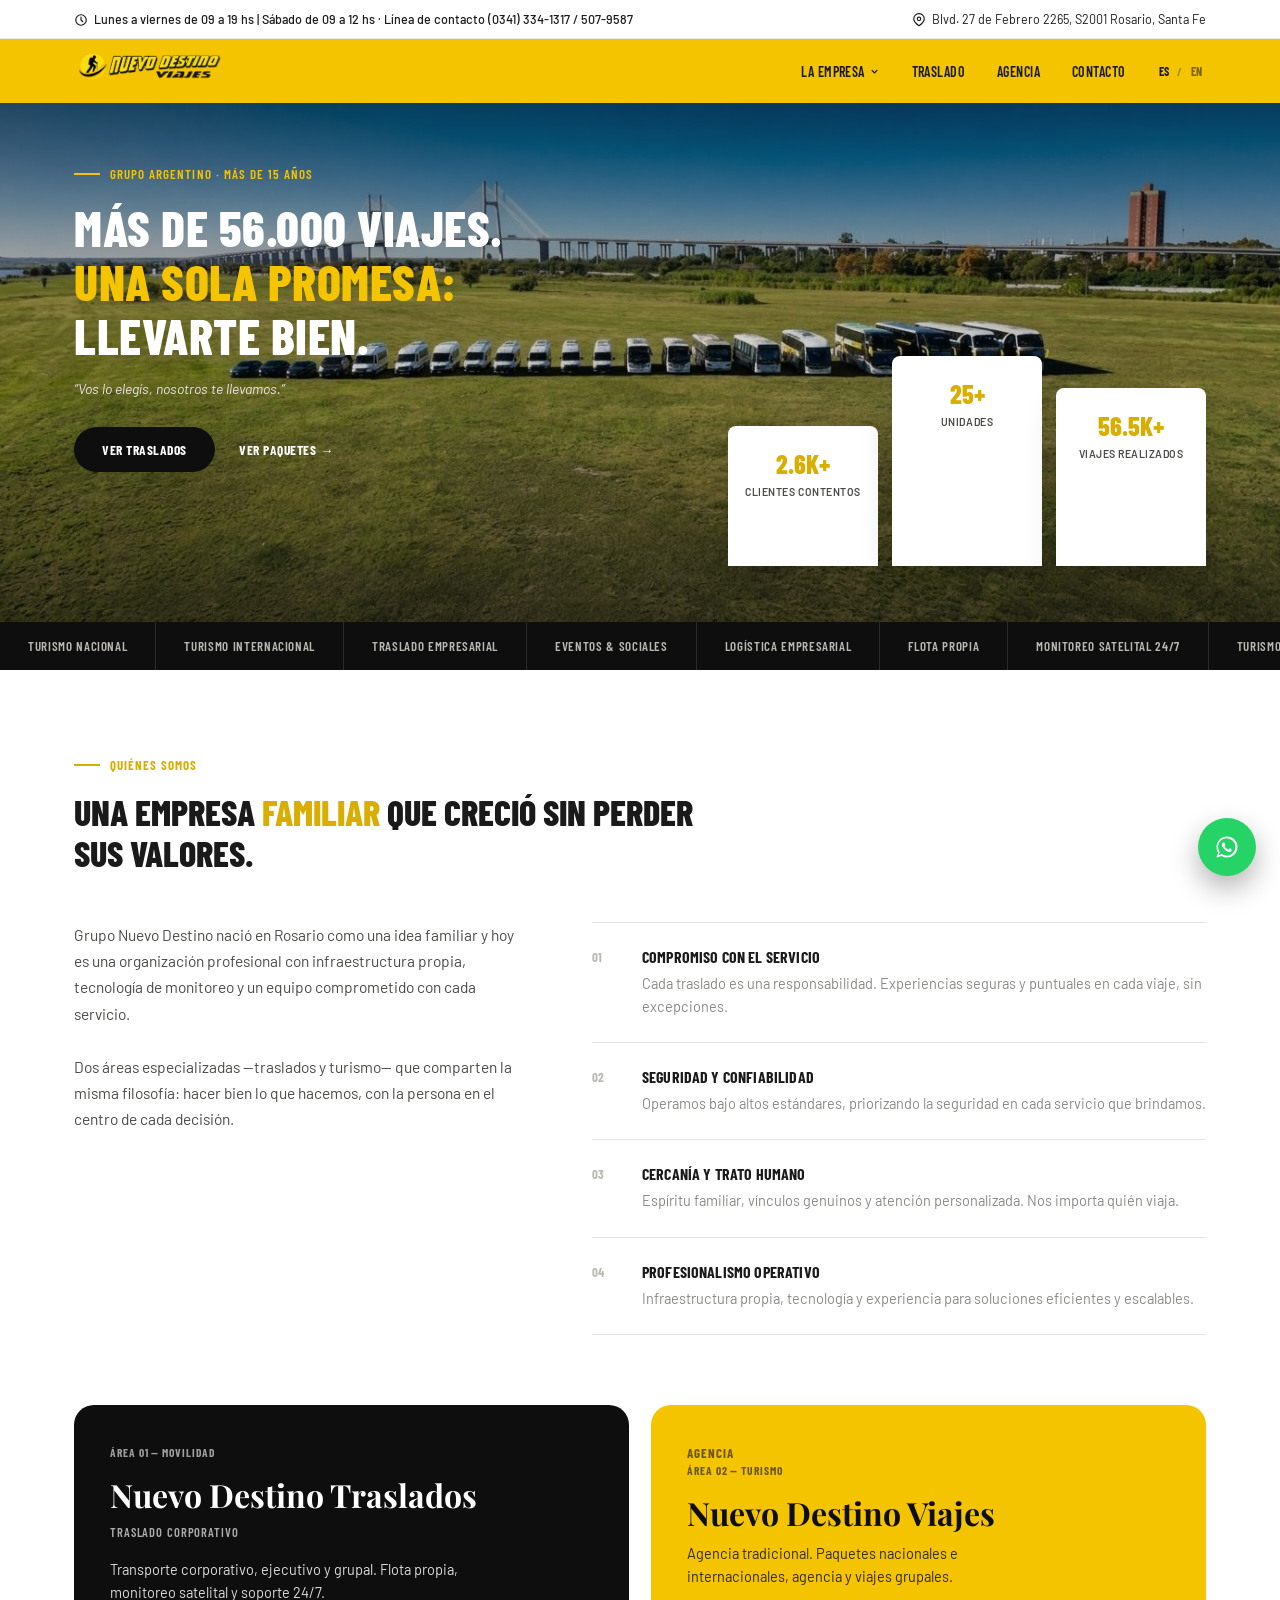
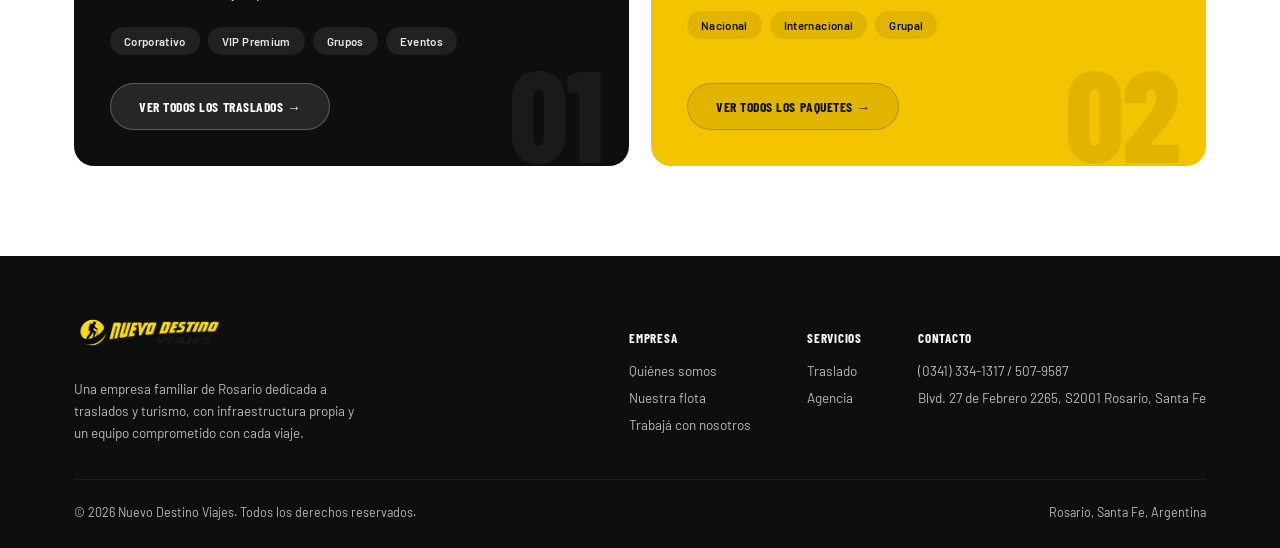
==== index.html @ 81e70782 "Add files via upload" ====
<!DOCTYPE html>
<html lang="es">
<head>
<meta charset="UTF-8">
<meta name="viewport" content="width=device-width, initial-scale=1.0">
<title>Nuevo Destino Viajes — Traslados y Turismo en Rosario</title>
<meta name="description" content="Grupo Nuevo Destino: traslados corporativos y agencia de viajes en Rosario. Flota propia, monitoreo satelital 24/7 y más de 56.000 viajes realizados.">

<link rel="preconnect" href="https://fonts.googleapis.com">
<link rel="preconnect" href="https://fonts.gstatic.com" crossorigin>
<link href="https://fonts.googleapis.com/css2?family=Barlow+Condensed:wght@500;600;700;800&family=Barlow:wght@400;500;600&family=Playfair+Display:wght@700;800&display=swap" rel="stylesheet">

<link rel="stylesheet" href="css/main.css">
  <link rel="stylesheet" href="css/pages/home.css">
</head>
<body>

<!-- ======================= TOP BAR ======================= -->
<div class="topbar">
  <div class="container topbar__inner">
    <div class="topbar__item topbar__schedule">
      <svg width="14" height="14" viewBox="0 0 24 24" fill="none" stroke="currentColor" stroke-width="2" stroke-linecap="round" stroke-linejoin="round"><circle cx="12" cy="12" r="9"></circle><path d="M12 7v5l3 3"></path></svg>
      <span data-i18n="topbar_schedule">Lunes a viernes de 09 a 19 hs | Sábado de 09 a 12 hs · Línea de contacto (0341) 334-1317 / 507-9587</span>
    </div>

    <div class="topbar__right">
      <div class="topbar__item topbar__address">
        <svg width="14" height="14" viewBox="0 0 24 24" fill="none" stroke="currentColor" stroke-width="2" stroke-linecap="round" stroke-linejoin="round"><path d="M21 10c0 6-9 12-9 12s-9-6-9-12a9 9 0 1 1 18 0z"></path><circle cx="12" cy="10" r="3"></circle></svg>
        <span data-i18n="topbar_address">Blvd. 27 de Febrero 2265, S2001 Rosario, Santa Fe</span>
      </div>
    </div>
  </div>
</div>

<!-- ======================= NAVBAR ======================= -->
<header class="navbar">
  <div class="container navbar__inner">
    <a href="#" class="navbar__logo">
      <img src="assets/img/logo-nuevo-destino.png" alt="Nuevo Destino Viajes">
    </a>

    <button class="navbar__toggle" aria-label="Abrir menú" aria-expanded="false">
      <span></span><span></span><span></span>
    </button>

    <ul class="navbar__menu">
      <li class="has-dropdown">
        <a href="#empresa" class="navbar__link">
          <span data-i18n="nav_empresa">La empresa</span>
          <svg width="11" height="11" viewBox="0 0 24 24" fill="none" stroke="currentColor" stroke-width="3"><path d="M6 9l6 6 6-6"></path></svg>
        </a>
        <ul class="dropdown">
          <li><a href="#empresa" data-i18n="nav_empresa_quienes">Quiénes somos</a></li>
          <li><a href="#" data-i18n="nav_empresa_flota">Nuestra flota</a></li>
          <li><a href="#" data-i18n="nav_empresa_trabaja">Trabajá con nosotros</a></li>
        </ul>
      </li>
      <li><a href="traslado.html" class="navbar__link" data-i18n="nav_traslado">Traslado</a></li>
      <li><a href="agencia.html" class="navbar__link" data-i18n="nav_agencia">Agencia</a></li>
      <li><a href="#contacto" class="navbar__link" data-i18n="nav_contacto">Contacto</a></li>
    </ul>

    <div class="navbar__actions">
      <div class="lang-switch navbar__lang" aria-label="Selector de idioma">
        <button type="button" data-lang-btn="es" class="is-active">ES</button>
        <span>/</span>
        <button type="button" data-lang-btn="en">EN</button>
      </div>
    </div>
  </div>
</header>

<!-- ======================= HERO ======================= -->
<section class="hero">
  <div class="hero__bg">
    <img src="assets/img/hero-flota.jpg" alt="Flota de vehículos de Nuevo Destino Viajes frente al puente Rosario-Victoria">
  </div>
  <div class="hero__overlay"></div>

  <div class="container hero__content">
    <div class="hero__text">
      <span class="hero__badge" data-i18n="hero_badge">Grupo argentino · más de 15 años</span>

      <h1 class="hero__title">
        <span data-i18n="hero_line1">Más de 56.000 viajes.</span>
        <span data-i18n="hero_line2">Una sola promesa:</span>
        <span data-i18n="hero_line3">Llevarte bien.</span>
      </h1>

      <p class="hero__quote" data-i18n="hero_quote">“Vos lo elegís, nosotros te llevamos.”</p>

      <div class="hero__actions">
        <!-- Boton que lleva a la pagina de traslados -->
        <a href="traslado.html" class="btn btn--dark" data-i18n="hero_btn_traslados">Ver traslados</a>
        <!-- Boton que lleva a la pagina de agencia -->
        <a href="agencia.html" class="link-arrow" style="color:#fff;opacity:1;" data-i18n="hero_btn_paquetes">Ver paquetes →</a>
      </div>
    </div>
  </div>

  <div class="container hero__stats">
    <div class="stat-card stat-card--sm">
      <span class="stat-card__number">2.6K+</span>
      <span class="stat-card__label" data-i18n="stat1_label">Clientes contentos</span>
    </div>
    <div class="stat-card stat-card--lg">
      <span class="stat-card__number">25+</span>
      <span class="stat-card__label" data-i18n="stat2_label">Unidades</span>
    </div>
    <div class="stat-card stat-card--md">
      <span class="stat-card__number">56.5K+</span>
      <span class="stat-card__label" data-i18n="stat3_label">Viajes realizados</span>
    </div>
  </div>
</section>

<!-- ======================= TICKER DE SERVICIOS ======================= -->
<div class="ticker">
  <div class="ticker__track">
    <span class="ticker__item" data-i18n="ticker_1">Turismo nacional</span>
    <span class="ticker__item" data-i18n="ticker_2">Turismo internacional</span>
    <span class="ticker__item" data-i18n="ticker_3">Traslado empresarial</span>
    <span class="ticker__item" data-i18n="ticker_4">Eventos & sociales</span>
    <span class="ticker__item" data-i18n="ticker_5">Logística empresarial</span>
    <span class="ticker__item" data-i18n="ticker_6">Flota propia</span>
    <span class="ticker__item" data-i18n="ticker_7">Monitoreo satelital 24/7</span>
  </div>
</div>

<!-- ======================= QUIÉNES SOMOS ======================= -->
<section class="about" id="empresa">
  <div class="container">
    <span class="eyebrow" data-i18n="about_eyebrow">Quiénes somos</span>
    <h2 class="about__title" data-i18n="about_title">Una empresa <span class="accent">familiar</span> que creció sin perder sus valores.</h2>

    <div class="about__grid">
      <p class="about__text" data-i18n="about_text">
        Grupo Nuevo Destino nació en Rosario como una idea familiar y hoy es una organización profesional con infraestructura propia, tecnología de monitoreo y un equipo comprometido con cada servicio.<br><br>
        Dos áreas especializadas —traslados y turismo— que comparten la misma filosofía: hacer bien lo que hacemos, con la persona en el centro de cada decisión.
      </p>

      <ul class="about__list">
        <li>
          <span class="about__num">01</span>
          <div>
            <h3 data-i18n="about_item1_title">Compromiso con el servicio</h3>
            <p data-i18n="about_item1_text">Cada traslado es una responsabilidad. Experiencias seguras y puntuales en cada viaje, sin excepciones.</p>
          </div>
        </li>
        <li>
          <span class="about__num">02</span>
          <div>
            <h3 data-i18n="about_item2_title">Seguridad y confiabilidad</h3>
            <p data-i18n="about_item2_text">Operamos bajo altos estándares, priorizando la seguridad en cada servicio que brindamos.</p>
          </div>
        </li>
        <li>
          <span class="about__num">03</span>
          <div>
            <h3 data-i18n="about_item3_title">Cercanía y trato humano</h3>
            <p data-i18n="about_item3_text">Espíritu familiar, vínculos genuinos y atención personalizada. Nos importa quién viaja.</p>
          </div>
        </li>
        <li>
          <span class="about__num">04</span>
          <div>
            <h3 data-i18n="about_item4_title">Profesionalismo operativo</h3>
            <p data-i18n="about_item4_text">Infraestructura propia, tecnología y experiencia para soluciones eficientes y escalables.</p>
          </div>
        </li>
      </ul>
    </div>
  </div>
</section>

<!-- ======================= TRASLADO / AGENCIA ======================= -->
<section class="branches">
  <div class="container branches__grid">

    <article class="branch-card branch-card--dark" id="traslado" onclick="location.href='traslado.html'" style="cursor:pointer;">
      <span class="branch-card__eyebrow" data-i18n="branch1_eyebrow_small">Área 01 — Movilidad</span>
      <h3 class="branch-card__title" data-i18n="branch1_title">Nuevo Destino Traslados</h3>
      <span class="branch-card__subtitle" data-i18n="branch1_subtitle">Traslado corporativo</span>
      <p class="branch-card__text" data-i18n="branch1_text">Transporte corporativo, ejecutivo y grupal. Flota propia, monitoreo satelital y soporte 24/7.</p>
      <div class="tags">
        <span data-i18n="branch1_tag1">Corporativo</span>
        <span data-i18n="branch1_tag2">VIP Premium</span>
        <span data-i18n="branch1_tag3">Grupos</span>
        <span data-i18n="branch1_tag4">Eventos</span>
      </div>
      <a href="traslado.html" class="btn branch-card__cta" data-i18n="branch1_cta">Ver todos los traslados →</a>
      <span class="branch-card__numeral">01</span>
    </article>

    <article class="branch-card branch-card--yellow" id="agencia" onclick="location.href='agencia.html'" style="cursor:pointer;">
      <span class="branch-card__eyebrow">
        <strong data-i18n="branch2_eyebrow_big">Agencia</strong>
        <span data-i18n="branch2_eyebrow_small">Área 02 — Turismo</span>
      </span>
      <h3 class="branch-card__title" data-i18n="branch2_title">Nuevo Destino Viajes</h3>
      <p class="branch-card__text" data-i18n="branch2_text">Agencia tradicional. Paquetes nacionales e internacionales, agencia y viajes grupales.</p>
      <div class="tags">
        <span data-i18n="branch2_tag1">Nacional</span>
        <span data-i18n="branch2_tag2">Internacional</span>
        <span data-i18n="branch2_tag3">Grupal</span>
      </div>
      <a href="agencia.html" class="btn branch-card__cta" data-i18n="branch2_cta" onclick="event.stopPropagation()">Ver todos los paquetes →</a>
      <span class="branch-card__numeral">02</span>
    </article>

  </div>
</section>

<!-- ======================= FOOTER ======================= -->
<footer class="footer" id="contacto">
  <div class="container">
    <div class="footer__top">
      <div class="footer__brand">
        <a href="#" class="navbar__logo">
          <img src="assets/img/logo-nuevo-destino.png" alt="Nuevo Destino Viajes">
        </a>
        <p data-i18n="footer_desc">Una empresa familiar de Rosario dedicada a traslados y turismo, con infraestructura propia y un equipo comprometido con cada viaje.</p>
      </div>

      <div class="footer__cols">
        <div class="footer__col">
          <h4 data-i18n="footer_col1_title">Empresa</h4>
          <ul>
            <li><a href="#empresa" data-i18n="nav_empresa_quienes">Quiénes somos</a></li>
            <li><a href="#" data-i18n="nav_empresa_flota">Nuestra flota</a></li>
            <li><a href="#" data-i18n="nav_empresa_trabaja">Trabajá con nosotros</a></li>
          </ul>
        </div>

        <div class="footer__col">
          <h4 data-i18n="footer_col2_title">Servicios</h4>
          <ul>
            <li><a href="#traslado" data-i18n="nav_traslado">Traslado</a></li>
            <li><a href="agencia.html" data-i18n="nav_agencia">Agencia</a></li>
          </ul>
        </div>

        <div class="footer__col">
          <h4 data-i18n="footer_col3_title">Contacto</h4>
          <ul>
            <li>(0341) 334-1317 / 507-9587</li>
            <li data-i18n="topbar_address">Blvd. 27 de Febrero 2265, S2001 Rosario, Santa Fe</li>
          </ul>
        </div>
      </div>
    </div>

    <div class="footer__bottom">
      <span data-i18n="footer_rights">© 2026 Nuevo Destino Viajes. Todos los derechos reservados.</span>
      <span data-i18n="footer_madeby">Rosario, Santa Fe, Argentina</span>
    </div>
  </div>
</footer>

<!-- ======================= WHATSAPP FLOTANTE ======================= -->
<a href="https://wa.me/5493413341317?text=Hola%2C%20quiero%20m%C3%A1s%20informaci%C3%B3n" target="_blank" rel="noopener" class="whatsapp-float" data-i18n-aria="whatsapp_aria" aria-label="Escribinos por WhatsApp al +54 9 3413 34-1317">
  <svg viewBox="0 0 32 32" fill="#fff"><path d="M16.04 4C9.4 4 4 9.4 4 16.04c0 2.32.65 4.49 1.78 6.34L4 28l5.78-1.74A11.97 11.97 0 0 0 16.04 28c6.64 0 12.04-5.4 12.04-12.04S22.68 4 16.04 4zm0 21.86c-2.04 0-3.95-.58-5.57-1.6l-.4-.24-3.42 1.03 1.05-3.33-.26-.42a9.77 9.77 0 0 1-1.6-5.36c0-5.42 4.4-9.82 9.82-9.82a9.78 9.78 0 0 1 9.82 9.82c-.01 5.42-4.41 9.92-9.44 9.92zm5.38-7.36c-.3-.15-1.74-.86-2-.96-.27-.1-.47-.15-.66.15-.2.3-.76.96-.93 1.16-.17.2-.34.22-.63.07-1.7-.85-2.82-1.52-3.94-3.45-.3-.51.3-.47.86-1.57.1-.2.05-.37-.05-.52-.1-.15-.66-1.6-.9-2.15-.24-.55-.48-.47-.66-.48-.17-.01-.37-.01-.57-.01-.2 0-.52.07-.8.37-.27.3-1.04 1.02-1.04 2.5s1.07 2.9 1.22 3.1c.15.2 2.07 3.16 5.08 4.3 2.5.96 2.5.64 2.95.6.45-.05 1.45-.59 1.65-1.16.2-.57.2-1.06.14-1.16-.06-.1-.25-.16-.55-.31z"/></svg>
  <span class="whatsapp-float__tooltip">¡Contactate con nosotros!</span>
</a>

<script src="js/i18n.js"></script>
<script src="js/main.js"></script>
</body>
</html>
---- css/main.css ----
/* =========================================================
   NUEVO DESTINO VIAJES — style.css
   Paleta: negro #1A1A1A / amarillo #F5C400
   Tipografías: Barlow Condensed (titulares) + Barlow (texto)
   ========================================================= */

:root {
  --yellow: #F5C400;
  --yellow-dark: #D9AE00;
  --black: #1A1A1A;
  --ink: #0E0E0E;
  --white: #FFFFFF;
  --gray-50: #F7F7F5;
  --gray-200: #E7E6E2;
  --gray-400: #B9B8B3;
  --gray-500: #8A8A86;
  --gray-700: #4A4A47;

  --font-display: "Barlow Condensed", sans-serif;
  --font-body: "Barlow", sans-serif;
  --font-serif: "Playfair Display", serif;

  --container-w: 1180px;
  --container-pad: 24px;

  --radius-lg: 20px;
  --radius-md: 12px;
  --radius-sm: 8px;

  --ease: cubic-bezier(.22,.61,.36,1);
}

/* -------------------- Reset -------------------- */
*, *::before, *::after { box-sizing: border-box; }
html { scroll-behavior: smooth; }
body, h1, h2, h3, p, ul, figure { margin: 0; }
ul { padding: 0; list-style: none; }
img { max-width: 100%; display: block; }
a { color: inherit; text-decoration: none; }
button { font: inherit; border: none; background: none; cursor: pointer; }

body {
  font-family: var(--font-body);
  color: var(--black);
  background: var(--white);
  -webkit-font-smoothing: antialiased;
  overflow-x: hidden;
}

.container {
  width: 100%;
  max-width: var(--container-w);
  margin: 0 auto;
  padding-left: var(--container-pad);
  padding-right: var(--container-pad);
}

:focus-visible {
  outline: 2px solid var(--yellow);
  outline-offset: 2px;
}

/* -------------------- Top utility bar -------------------- */
.topbar {
  background: var(--white);
  border-bottom: 1px solid var(--gray-200);
  font-family: var(--font-body);
  font-size: 12.5px;
  color: var(--black);
}

.topbar__inner {
  display: flex;
  align-items: center;
  justify-content: space-between;
  gap: 16px;
  min-height: 38px;
  flex-wrap: wrap;
}

.topbar__item {
  display: flex;
  align-items: flex-start;
  gap: 6px;
}

.topbar__item svg {
  flex-shrink: 0;
  margin-top: 2px;
  color: var(--black); /* ícono reloj / ubicación en negro */
}

.topbar__schedule { font-weight: 500; }

.topbar__right {
  display: flex;
  align-items: center;
  gap: 18px;
}

/* selector de idioma */
.lang-switch {
  display: flex;
  align-items: center;
  gap: 4px;
  font-family: var(--font-display);
  font-weight: 700;
  letter-spacing: .04em;
}

.lang-switch button {
  color: var(--gray-500);
  padding: 2px 4px;
  font-size: 12px;
  transition: color .2s var(--ease);
}

.lang-switch button.is-active {
  color: var(--black);
}

.lang-switch span {
  color: var(--gray-400);
  font-size: 11px;
}

/* variante del selector de idioma sobre fondo amarillo (navbar) */
.navbar__actions {
  display: flex;
  align-items: center;
  gap: 18px;
}

.navbar__lang button {
  color: rgba(20, 20, 20, .55);
}

.navbar__lang button.is-active {
  color: var(--black);
}

.navbar__lang span {
  color: rgba(20, 20, 20, .35);
}

/* -------------------- Navbar -------------------- */
.navbar {
  background: var(--yellow);
  position: relative;
  z-index: 30;
}

.navbar__inner {
  display: flex;
  align-items: center;
  gap: 28px;
  min-height: 64px;
}

.navbar__logo {
  display: flex;
  align-items: center;
  margin-right: auto;
  padding: 4px 0;
}

.navbar__logo img {
  height: 50px;
  width: auto;
}

.navbar__menu {
  display: flex;
  align-items: center;
  gap: 28px;
  font-family: var(--font-display);
  font-weight: 600;
  font-size: 14px;
  letter-spacing: .03em;
  text-transform: uppercase;
  color: var(--black);
}

.navbar__menu > li { position: relative; }

.navbar__link {
  display: flex;
  align-items: center;
  gap: 4px;
  padding: 10px 2px;
}

.navbar__link svg { transition: transform .25s var(--ease); }

.has-dropdown:hover .navbar__link svg,
.has-dropdown:focus-within .navbar__link svg { transform: rotate(180deg); }

.dropdown {
  position: absolute;
  top: 100%;
  left: -16px;
  background: var(--ink);
  border-radius: var(--radius-sm);
  min-width: 200px;
  padding: 8px;
  box-shadow: 0 16px 32px rgba(0,0,0,.25);
  opacity: 0;
  visibility: hidden;
  transform: translateY(6px);
  transition: opacity .2s var(--ease), transform .2s var(--ease), visibility .2s;
}

.has-dropdown:hover .dropdown,
.has-dropdown:focus-within .dropdown {
  opacity: 1;
  visibility: visible;
  transform: translateY(0);
}

.dropdown li a {
  display: block;
  color: var(--white);
  font-size: 13px;
  text-transform: none;
  font-family: var(--font-body);
  font-weight: 500;
  letter-spacing: 0;
  padding: 9px 12px;
  border-radius: var(--radius-sm);
  transition: background .2s var(--ease), color .2s var(--ease);
}

.dropdown li a:hover {
  background: var(--yellow);
  color: var(--ink);
}

.navbar__cta {
  background: var(--ink);
  color: var(--yellow);
  font-family: var(--font-display);
  font-weight: 700;
  font-size: 13px;
  letter-spacing: .06em;
  text-transform: uppercase;
  padding: 11px 26px;
  border-radius: 999px;
  transition: background .2s var(--ease), transform .2s var(--ease);
}

.navbar__cta:hover { background: #000; transform: translateY(-1px); }

.navbar__toggle {
  display: none;
  flex-direction: column;
  gap: 5px;
  padding: 8px;
}

.navbar__toggle span {
  width: 22px;
  height: 2px;
  background: var(--black);
  border-radius: 2px;
  transition: transform .25s var(--ease), opacity .25s var(--ease);
}

/* -------------------- Hero -------------------- */
.hero {
  position: relative;
  color: var(--white);
  isolation: isolate;
}

.hero__bg {
  position: absolute;
  inset: 0;
  overflow: hidden;
  z-index: -2;
}

.hero__bg img {
  width: 100%;
  height: 100%;
  object-fit: cover;
  object-position: center 60%;
}

.hero__overlay {
  position: absolute;
  inset: 0;
  z-index: -1;
  background: linear-gradient(180deg, rgba(10,10,10,.62) 0%, rgba(10,10,10,.22) 38%, rgba(10,10,10,.12) 60%, rgba(10,10,10,.55) 100%);
}

.hero__content {
  padding-top: 56px;
  padding-bottom: 150px;
}

.hero__text {
  max-width: 620px;
}

.hero__badge {
  display: inline-flex;
  align-items: center;
  gap: 10px;
  font-family: var(--font-display);
  font-weight: 600;
  font-size: 13px;
  letter-spacing: .08em;
  text-transform: uppercase;
  color: var(--yellow);
  margin-bottom: 18px;
  opacity: 0;
  animation: fadeUp .6s var(--ease) .15s forwards;
}

.hero__badge::before {
  content: "";
  width: 26px;
  height: 2px;
  background: var(--yellow);
}

.hero__title {
  font-family: var(--font-display);
  font-weight: 800;
  text-transform: uppercase;
  font-size: clamp(34px, 4.4vw, 50px);
  line-height: 1.08;
  letter-spacing: .01em;
}

.hero__title span {
  display: block;
  opacity: 0;
  animation: fadeUp .6s var(--ease) forwards;
}

.hero__title span:nth-of-type(1) { animation-delay: .25s; }
.hero__title span:nth-of-type(2) { animation-delay: .35s; color: var(--yellow); }
.hero__title span:nth-of-type(3) {
  animation-delay: .45s;
}

.hero__quote {
  font-style: italic;
  font-size: 14px;
  color: var(--gray-200);
  margin-top: 18px;
  opacity: 0;
  animation: fadeUp .6s var(--ease) .55s forwards;
}

.hero__actions {
  display: flex;
  align-items: center;
  gap: 24px;
  margin-top: 30px;
  flex-wrap: wrap;
  opacity: 0;
  animation: fadeUp .6s var(--ease) .65s forwards;
}

.btn {
  display: inline-flex;
  align-items: center;
  gap: 8px;
  font-family: var(--font-display);
  font-weight: 700;
  font-size: 13.5px;
  letter-spacing: .04em;
  text-transform: uppercase;
  white-space: nowrap;
  padding: 14px 28px;
  border-radius: 999px;
  transition: background .2s var(--ease), color .2s var(--ease), transform .2s var(--ease);
}

.btn--dark { background: var(--ink); color: var(--white); }
.btn--dark:hover { background: #000; transform: translateY(-1px); }

.btn--outline {
  background: rgba(255,255,255,.06);
  color: var(--white);
  border: 1px solid rgba(255,255,255,.35);
}
.btn--outline:hover { background: var(--white); color: var(--ink); }

.link-arrow {
  font-family: var(--font-display);
  font-weight: 700;
  font-size: 13.5px;
  letter-spacing: .04em;
  text-transform: uppercase;
  display: inline-flex;
  align-items: center;
  gap: 8px;
  white-space: nowrap;
  transition: gap .2s var(--ease), color .2s var(--ease);
}
.link-arrow:hover { gap: 12px; color: var(--yellow); }

/* tarjetas / barras de estadísticas */
.hero__stats {
  position: absolute;
  right: var(--container-pad);
  left: var(--container-pad);
  bottom: 56px;
  display: flex;
  justify-content: flex-end;
  align-items: flex-end;
  gap: 14px;
  z-index: 6;
}

.stat-card {
  width: 150px;
  background: var(--white);
  border-radius: var(--radius-sm) var(--radius-sm) 0 0;
  text-align: center;
  padding: 22px 10px 18px;
  box-shadow: 0 18px 32px rgba(0,0,0,.18);
  transform-origin: bottom;
  transform: scaleY(0);
  opacity: 0;
  animation: riseUp .85s var(--ease) forwards;
}

.stat-card--sm { height: 140px; animation-delay: .55s; }
.stat-card--lg { height: 210px; animation-delay: .75s; }
.stat-card--md { height: 178px; animation-delay: .95s; }

.stat-card__number {
  display: block;
  font-family: var(--font-display);
  font-weight: 800;
  font-size: 26px;
  color: var(--yellow-dark);
}

.stat-card__label {
  display: block;
  font-size: 10.5px;
  font-weight: 600;
  letter-spacing: .05em;
  text-transform: uppercase;
  color: var(--gray-700);
  margin-top: 6px;
}

/* -------------------- Ticker de servicios -------------------- */
.ticker {
  background: var(--ink);
  overflow: hidden;
  white-space: nowrap;
  padding-top: 0;
}

.ticker__track {
  display: inline-flex;
  align-items: center;
  animation: marquee 30s linear infinite;
}

.ticker:hover .ticker__track { animation-play-state: paused; }

.ticker__item {
  font-family: var(--font-display);
  font-weight: 600;
  font-size: 13px;
  letter-spacing: .05em;
  text-transform: uppercase;
  color: var(--gray-400);
  padding: 16px 28px;
  border-right: 1px solid rgba(255,255,255,.12);
}

/* -------------------- Quiénes somos -------------------- */
.about { padding: 80px 0 70px; }

.eyebrow {
  display: inline-flex;
  align-items: center;
  gap: 10px;
  font-family: var(--font-display);
  font-weight: 700;
  font-size: 13px;
  letter-spacing: .08em;
  text-transform: uppercase;
  color: var(--yellow-dark);
  margin-bottom: 18px;
}

.eyebrow::before { content: ""; width: 26px; height: 2px; background: var(--yellow-dark); }

.about__title {
  font-family: var(--font-display);
  font-weight: 800;
  text-transform: uppercase;
  font-size: clamp(26px, 3.2vw, 36px);
  line-height: 1.15;
  max-width: 640px;
  margin-bottom: 48px;
}

.about__title .accent { color: var(--yellow-dark); }

.about__grid {
  display: grid;
  grid-template-columns: 0.85fr 1.15fr;
  gap: 64px;
}

.about__text {
  font-size: 15.5px;
  line-height: 1.7;
  color: var(--gray-700);
}

.about__list { display: flex; flex-direction: column; }

.about__list li {
  display: flex;
  gap: 24px;
  padding: 24px 0;
  border-top: 1px solid var(--gray-200);
}

.about__list li:last-child { border-bottom: 1px solid var(--gray-200); }

.about__num {
  font-family: var(--font-display);
  font-weight: 700;
  font-size: 13px;
  color: var(--gray-400);
  padding-top: 2px;
  min-width: 26px;
}

.about__list h3 {
  font-family: var(--font-display);
  font-weight: 700;
  font-size: 16px;
  text-transform: uppercase;
  letter-spacing: .01em;
  margin-bottom: 6px;
}

.about__list p {
  font-size: 14.5px;
  line-height: 1.6;
  color: var(--gray-500);
}

/* -------------------- Tarjetas de áreas (Traslado / Agencia) -------------------- */
.branches {
  padding: 0 0 90px;
}

.branches__grid {
  display: grid;
  grid-template-columns: 1fr 1fr;
  gap: 22px;
}

.branch-card {
  position: relative;
  border-radius: var(--radius-lg);
  padding: 40px 36px 36px;
  overflow: hidden;
  min-height: 360px;
  display: flex;
  flex-direction: column;
}

.branch-card--dark { background: var(--ink); color: var(--white); }
.branch-card--yellow { background: var(--yellow); color: var(--ink); }

.branch-card__eyebrow {
  font-family: var(--font-display);
  font-weight: 700;
  font-size: 11.5px;
  letter-spacing: .08em;
  text-transform: uppercase;
  opacity: .6;
  margin-bottom: 18px;
}

.branch-card__eyebrow strong {
  display: block;
  font-size: 13px;
  opacity: 1;
  margin-bottom: 2px;
}

.branch-card__title {
  font-family: var(--font-serif);
  font-weight: 700;
  font-size: clamp(26px, 3vw, 32px);
  line-height: 1.15;
  margin-bottom: 10px;
}

.branch-card__subtitle {
  font-family: var(--font-display);
  font-weight: 600;
  font-size: 12.5px;
  letter-spacing: .07em;
  text-transform: uppercase;
  opacity: .65;
  margin-bottom: 18px;
}

.branch-card__text {
  font-size: 14.5px;
  line-height: 1.65;
  max-width: 360px;
  opacity: .85;
  margin-bottom: 22px;
}

.tags {
  display: flex;
  flex-wrap: wrap;
  gap: 8px;
  margin-bottom: auto;
}

.tags span {
  font-size: 11.5px;
  font-weight: 600;
  letter-spacing: .03em;
  padding: 7px 14px;
  border-radius: 999px;
}

.branch-card--dark .tags span { background: rgba(255,255,255,.08); color: var(--gray-200); }
.branch-card--yellow .tags span { background: rgba(0,0,0,.08); color: var(--ink); }

.branch-card__cta {
  margin-top: 28px;
  align-self: flex-start;
}

.branch-card--dark   .branch-card__cta { background: rgba(255,255,255,.1); color: var(--white); border: 1px solid rgba(255,255,255,.25); }
.branch-card--dark   .branch-card__cta:hover { background: var(--yellow); color: var(--ink); border-color: var(--yellow); }

.branch-card--yellow .branch-card__cta { background: rgba(0,0,0,.08); color: var(--ink); border: 1px solid rgba(0,0,0,.2); }
.branch-card--yellow .branch-card__cta:hover { background: var(--ink); color: var(--white); border-color: var(--ink); }

.branch-card__numeral {
  position: absolute;
  right: 28px;
  bottom: -10px;
  font-family: var(--font-display);
  font-weight: 800;
  font-size: 130px;
  line-height: 1;
  letter-spacing: -.02em;
}

.branch-card--dark .branch-card__numeral { color: rgba(255,255,255,.05); }
.branch-card--yellow .branch-card__numeral { color: rgba(0,0,0,.08); }

/* -------------------- WhatsApp flotante global -------------------- */
.whatsapp-float {
  position: fixed;
  right: 24px;
  bottom: 24px;
  width: 58px;
  height: 58px;
  border-radius: 50%;
  background: #25D366;
  display: flex;
  align-items: center;
  justify-content: center;
  box-shadow: 0 12px 28px rgba(0,0,0,.3);
  z-index: 200;
  animation: whatsappPulse 2.6s ease-out infinite;
  transition: transform .2s var(--ease);
}

.whatsapp-float:hover { transform: translateY(-3px) scale(1.05); }
.whatsapp-float svg { width: 28px; height: 28px; }

.whatsapp-float__tooltip {
  position: absolute;
  right: calc(100% + 14px);
  top: 50%;
  transform: translateY(-50%);
  background: var(--ink);
  color: var(--white);
  font-family: var(--font-body);
  font-weight: 600;
  font-size: 13px;
  letter-spacing: 0;
  text-transform: none;
  white-space: nowrap;
  padding: 8px 14px;
  border-radius: var(--radius-sm);
  opacity: 0;
  visibility: hidden;
  transition: opacity .2s var(--ease), visibility .2s;
}

.whatsapp-float:hover .whatsapp-float__tooltip {
  opacity: 1;
  visibility: visible;
}

@keyframes whatsappPulse {
  0%, 60%, 100% { box-shadow: 0 12px 28px rgba(0,0,0,.3), 0 0 0 0 rgba(37,211,102,.45); }
  80% { box-shadow: 0 12px 28px rgba(0,0,0,.3), 0 0 0 14px rgba(37,211,102,0); }
}

@media (max-width: 600px) {
  .whatsapp-float { right: 16px; bottom: 16px; width: 52px; height: 52px; }
  .whatsapp-float svg { width: 25px; height: 25px; }
  .whatsapp-float__tooltip { display: none; }
}

/* -------------------- Footer -------------------- */
.footer {
  background: var(--ink);
  color: var(--gray-400);
  padding: 56px 0 28px;
}

.footer__top {
  display: flex;
  flex-wrap: wrap;
  justify-content: space-between;
  gap: 40px;
  padding-bottom: 36px;
  border-bottom: 1px solid rgba(255,255,255,.08);
}

.footer__brand .navbar__logo { margin-right: 0; margin-bottom: 16px; background: none; padding: 0; }

.footer__brand p {
  font-size: 13.5px;
  line-height: 1.6;
  max-width: 280px;
  color: var(--gray-400);
}

.footer__cols {
  display: flex;
  gap: 56px;
  flex-wrap: wrap;
}

.footer__col h4 {
  font-family: var(--font-display);
  font-weight: 700;
  font-size: 13px;
  letter-spacing: .06em;
  text-transform: uppercase;
  color: var(--white);
  margin-bottom: 16px;
}

.footer__col li { margin-bottom: 10px; font-size: 13.5px; }
.footer__col a { transition: color .2s var(--ease); }
.footer__col a:hover { color: var(--yellow); }

.footer__bottom {
  display: flex;
  justify-content: space-between;
  flex-wrap: wrap;
  gap: 12px;
  padding-top: 24px;
  font-size: 12.5px;
}

/* -------------------- Animaciones -------------------- */
@keyframes fadeUp {
  from { opacity: 0; transform: translateY(16px); }
  to { opacity: 1; transform: translateY(0); }
}

@keyframes riseUp {
  from { opacity: 0; transform: scaleY(0); }
  to { opacity: 1; transform: scaleY(1); }
}

@keyframes marquee {
  from { transform: translateX(0); }
  to { transform: translateX(-50%); }
}

@media (prefers-reduced-motion: reduce) {
  .hero__badge, .hero__title span, .hero__quote, .hero__actions, .stat-card {
    animation: none !important;
    opacity: 1 !important;
    transform: none !important;
  }
  .ticker__track { animation: none !important; }
  .whatsapp-float { animation: none !important; }
}

/* -------------------- Responsive -------------------- */
@media (max-width: 992px) {
  .about__grid { grid-template-columns: 1fr; gap: 36px; }
  .branches__grid { grid-template-columns: 1fr; }
  .hero__stats { position: static; transform: none; justify-content: flex-start; margin-top: 36px; }
  .hero__content { padding-bottom: 60px; }
  .ticker { padding-top: 0; }
  .branch-card { min-height: unset; }
}

@media (max-width: 860px) {
  .navbar__toggle { display: flex; }

  .navbar__menu {
    position: absolute;
    top: 100%;
    left: 0;
    right: 0;
    background: var(--ink);
    flex-direction: column;
    align-items: flex-start;
    gap: 0;
    padding: 8px;
    color: var(--white);
    transform: translateY(-8px);
    opacity: 0;
    visibility: hidden;
    transition: opacity .25s var(--ease), transform .25s var(--ease), visibility .25s;
  }

  .navbar__menu.is-open {
    opacity: 1;
    visibility: visible;
    transform: translateY(0);
  }

  .navbar__menu > li { width: 100%; }
  .navbar__link { padding: 14px 10px; justify-content: space-between; width: 100%; }

  /* en mobile no hay :hover, así que el submenú queda siempre desplegado */
  .dropdown {
    position: static;
    box-shadow: none;
    background: rgba(255,255,255,.04);
    margin: 0 0 6px;
    min-width: 0;
    opacity: 1;
    visibility: visible;
    transform: none;
  }

  .has-dropdown .navbar__link svg { display: none; }
  .navbar__actions { margin-left: auto; }
  .topbar__inner { font-size: 11.5px; gap: 10px; }
  .topbar__right { gap: 12px; }
}

@media (max-width: 600px) {
  .topbar__inner {
    flex-direction: column;
    align-items: flex-start;
    gap: 8px;
    padding-top: 10px;
    padding-bottom: 10px;
  }

  .topbar__right {
    width: 100%;
    justify-content: space-between;
  }

  .topbar__schedule, .topbar__address { font-size: 12px; }

  .hero__content { padding-top: 40px; }
  .hero__title { font-size: 32px; }
  .hero__stats { flex-wrap: wrap; }
  .stat-card { width: 100%; height: auto !important; padding: 16px; }
  .stat-card__number { font-size: 22px; }
  .branch-card { padding: 30px 24px 30px; }
  .branch-card__numeral { font-size: 90px; }
  .footer__cols { gap: 32px; }
  .about__list li { gap: 14px; }
}
---- css/pages/home.css ----
/* =========================================================
   NUEVO DESTINO VIAJES — css/pages/home.css
   Estilos exclusivos de index.html
   ========================================================= */

/* -------------------- Hero -------------------- */
.hero {
  position: relative;
  color: var(--white);
  isolation: isolate;
}

.hero__bg {
  position: absolute;
  inset: 0;
  overflow: hidden;
  z-index: -2;
  pointer-events: none;
}

.hero__bg img {
  width: 100%;
  height: 100%;
  object-fit: cover;
  object-position: center 60%;
}

.hero__overlay {
  position: absolute;
  inset: 0;
  z-index: -1;
  pointer-events: none;
  background: linear-gradient(
    180deg,
    rgba(10,10,10,.62) 0%,
    rgba(10,10,10,.22) 38%,
    rgba(10,10,10,.12) 60%,
    rgba(10,10,10,.55) 100%
  );
}

.hero__content {
  padding-top: 56px;
  padding-bottom: 150px;
  position: relative;
  z-index: 3;
}

.hero__text { max-width: 620px; }

.hero__badge {
  display: inline-flex;
  align-items: center;
  gap: 10px;
  font-family: var(--font-display);
  font-weight: 600;
  font-size: 13px;
  letter-spacing: .08em;
  text-transform: uppercase;
  color: var(--yellow);
  margin-bottom: 18px;
  opacity: 0;
  animation: fadeUp .6s var(--ease) .15s forwards;
}

.hero__badge::before {
  content: "";
  width: 26px;
  height: 2px;
  background: var(--yellow);
}

.hero__title {
  font-family: var(--font-display);
  font-weight: 800;
  text-transform: uppercase;
  font-size: clamp(34px, 4.4vw, 50px);
  line-height: 1.08;
  letter-spacing: .01em;
}

.hero__title span {
  display: block;
  opacity: 0;
  animation: fadeUp .6s var(--ease) forwards;
}

.hero__title span:nth-of-type(1) { animation-delay: .25s; }
.hero__title span:nth-of-type(2) { animation-delay: .35s; color: var(--yellow); }
.hero__title span:nth-of-type(3) { animation-delay: .45s; }

.hero__quote {
  font-style: italic;
  font-size: 14px;
  color: var(--gray-200);
  margin-top: 18px;
  opacity: 0;
  animation: fadeUp .6s var(--ease) .55s forwards;
}

/* Contenedor de los botones del hero */
.hero__actions {
  display: flex;
  align-items: center;
  gap: 24px;
  margin-top: 30px;
  flex-wrap: wrap;
  animation: fadeUp .6s var(--ease) .65s both;
}

/* Color del link secundario sobre fondo oscuro */
.hero__actions .link-arrow { color: var(--white); }
.hero__actions .link-arrow:hover { color: var(--yellow); }

/* --- Stat cards --- */
.hero__stats {
  position: absolute;
  right: var(--container-pad);
  left: var(--container-pad);
  bottom: 56px;
  display: flex;
  justify-content: flex-end;
  align-items: flex-end;
  gap: 14px;
  z-index: 2;
  pointer-events: none;
}

.stat-card { pointer-events: auto; }

.stat-card {
  width: 150px;
  background: var(--white);
  border-radius: var(--radius-sm) var(--radius-sm) 0 0;
  text-align: center;
  padding: 22px 10px 18px;
  box-shadow: 0 18px 32px rgba(0,0,0,.18);
  transform-origin: bottom;
  transform: scaleY(0);
  opacity: 0;
  animation: riseUp .85s var(--ease) forwards;
}

.stat-card--sm { height: 140px; animation-delay: .55s; }
.stat-card--lg { height: 210px; animation-delay: .75s; }
.stat-card--md { height: 178px; animation-delay: .95s; }

.stat-card__number {
  display: block;
  font-family: var(--font-display);
  font-weight: 800;
  font-size: 26px;
  color: var(--yellow-dark);
}

.stat-card__label {
  display: block;
  font-size: 10.5px;
  font-weight: 600;
  letter-spacing: .05em;
  text-transform: uppercase;
  color: var(--gray-700);
  margin-top: 6px;
}

/* -------------------- Quiénes somos -------------------- */
.about { padding: 80px 0 70px; }

.about__title {
  font-family: var(--font-display);
  font-weight: 800;
  text-transform: uppercase;
  font-size: clamp(26px, 3.2vw, 36px);
  line-height: 1.15;
  max-width: 640px;
  margin-bottom: 48px;
}

.about__title .accent { color: var(--yellow-dark); }

.about__grid {
  display: grid;
  grid-template-columns: 0.85fr 1.15fr;
  gap: 64px;
}

.about__text {
  font-size: 15.5px;
  line-height: 1.7;
  color: var(--gray-700);
}

.about__list { display: flex; flex-direction: column; }

.about__list li {
  display: flex;
  gap: 24px;
  padding: 24px 0;
  border-top: 1px solid var(--gray-200);
}

.about__list li:last-child { border-bottom: 1px solid var(--gray-200); }

.about__num {
  font-family: var(--font-display);
  font-weight: 700;
  font-size: 13px;
  color: var(--gray-400);
  padding-top: 2px;
  min-width: 26px;
}

.about__list h3 {
  font-family: var(--font-display);
  font-weight: 700;
  font-size: 16px;
  text-transform: uppercase;
  letter-spacing: .01em;
  margin-bottom: 6px;
}

.about__list p {
  font-size: 14.5px;
  line-height: 1.6;
  color: var(--gray-500);
}

/* -------------------- Branch cards -------------------- */
.branches { padding: 0 0 90px; }

.branches__grid {
  display: grid;
  grid-template-columns: 1fr 1fr;
  gap: 22px;
}

.branch-card {
  position: relative;
  border-radius: var(--radius-lg);
  padding: 40px 36px 36px;
  overflow: hidden;
  min-height: 360px;
  display: flex;
  flex-direction: column;
}

.branch-card--dark   { background: var(--ink);    color: var(--white); }
.branch-card--yellow { background: var(--yellow);  color: var(--ink);  }

.branch-card__eyebrow {
  font-family: var(--font-display);
  font-weight: 700;
  font-size: 11.5px;
  letter-spacing: .08em;
  text-transform: uppercase;
  opacity: .6;
  margin-bottom: 18px;
}

.branch-card__eyebrow strong {
  display: block;
  font-size: 13px;
  opacity: 1;
  margin-bottom: 2px;
}

.branch-card__title {
  font-family: var(--font-serif);
  font-weight: 700;
  font-size: clamp(26px, 3vw, 32px);
  line-height: 1.15;
  margin-bottom: 10px;
}

.branch-card__subtitle {
  font-family: var(--font-display);
  font-weight: 600;
  font-size: 12.5px;
  letter-spacing: .07em;
  text-transform: uppercase;
  opacity: .65;
  margin-bottom: 18px;
}

.branch-card__text {
  font-size: 14.5px;
  line-height: 1.65;
  max-width: 360px;
  opacity: .85;
  margin-bottom: 22px;
}

.tags {
  display: flex;
  flex-wrap: wrap;
  gap: 8px;
  margin-bottom: auto;
}

.tags span {
  font-size: 11.5px;
  font-weight: 600;
  letter-spacing: .03em;
  padding: 7px 14px;
  border-radius: 999px;
}

.branch-card--dark   .tags span { background: rgba(255,255,255,.08); color: var(--gray-200); }
.branch-card--yellow .tags span { background: rgba(0,0,0,.08);       color: var(--ink); }

.branch-card__cta { margin-top: 28px; align-self: flex-start; }

.branch-card--dark   .branch-card__cta { background: rgba(255,255,255,.1); color: var(--white); border: 1px solid rgba(255,255,255,.25); }
.branch-card--dark   .branch-card__cta:hover { background: var(--yellow); color: var(--ink); border-color: var(--yellow); }

.branch-card--yellow .branch-card__cta { background: rgba(0,0,0,.08); color: var(--ink); border: 1px solid rgba(0,0,0,.2); }
.branch-card--yellow .branch-card__cta:hover { background: var(--ink); color: var(--white); border-color: var(--ink); }

.branch-card__numeral {
  position: absolute;
  right: 28px;
  bottom: -10px;
  font-family: var(--font-display);
  font-weight: 800;
  font-size: 130px;
  line-height: 1;
  letter-spacing: -.02em;
  pointer-events: none;
}

.branch-card--dark   .branch-card__numeral { color: rgba(255,255,255,.05); }
.branch-card--yellow .branch-card__numeral { color: rgba(0,0,0,.08); }

/* -------------------- Responsive home -------------------- */
@media (max-width: 992px) {
  .about__grid       { grid-template-columns: 1fr; gap: 36px; }
  .branches__grid    { grid-template-columns: 1fr; }
  .hero__stats       { position: static; transform: none; justify-content: flex-start; margin-top: 36px; }
  .hero__content     { padding-bottom: 60px; }
  .branch-card       { min-height: unset; }
}

@media (max-width: 600px) {
  .hero__content     { padding-top: 40px; }
  .hero__title       { font-size: 32px; }
  .hero__stats       { flex-wrap: wrap; }
  .stat-card         { width: 100%; height: auto !important; padding: 16px; }
  .stat-card__number { font-size: 22px; }
  .branch-card       { padding: 30px 24px 30px; }
  .branch-card__numeral { font-size: 90px; }
  .about__list li    { gap: 14px; }
}

@media (prefers-reduced-motion: reduce) {
  .hero__badge, .hero__title span, .hero__quote, .hero__actions, .stat-card {
    animation: none !important;
    opacity: 1 !important;
    transform: none !important;
  }
}

/* Hover amarillo en botones del hero */
.hero__actions .btn--dark:hover {
  background: var(--yellow);
  color: var(--ink);
}

.hero__actions .link-arrow:hover {
  color: var(--yellow);
}
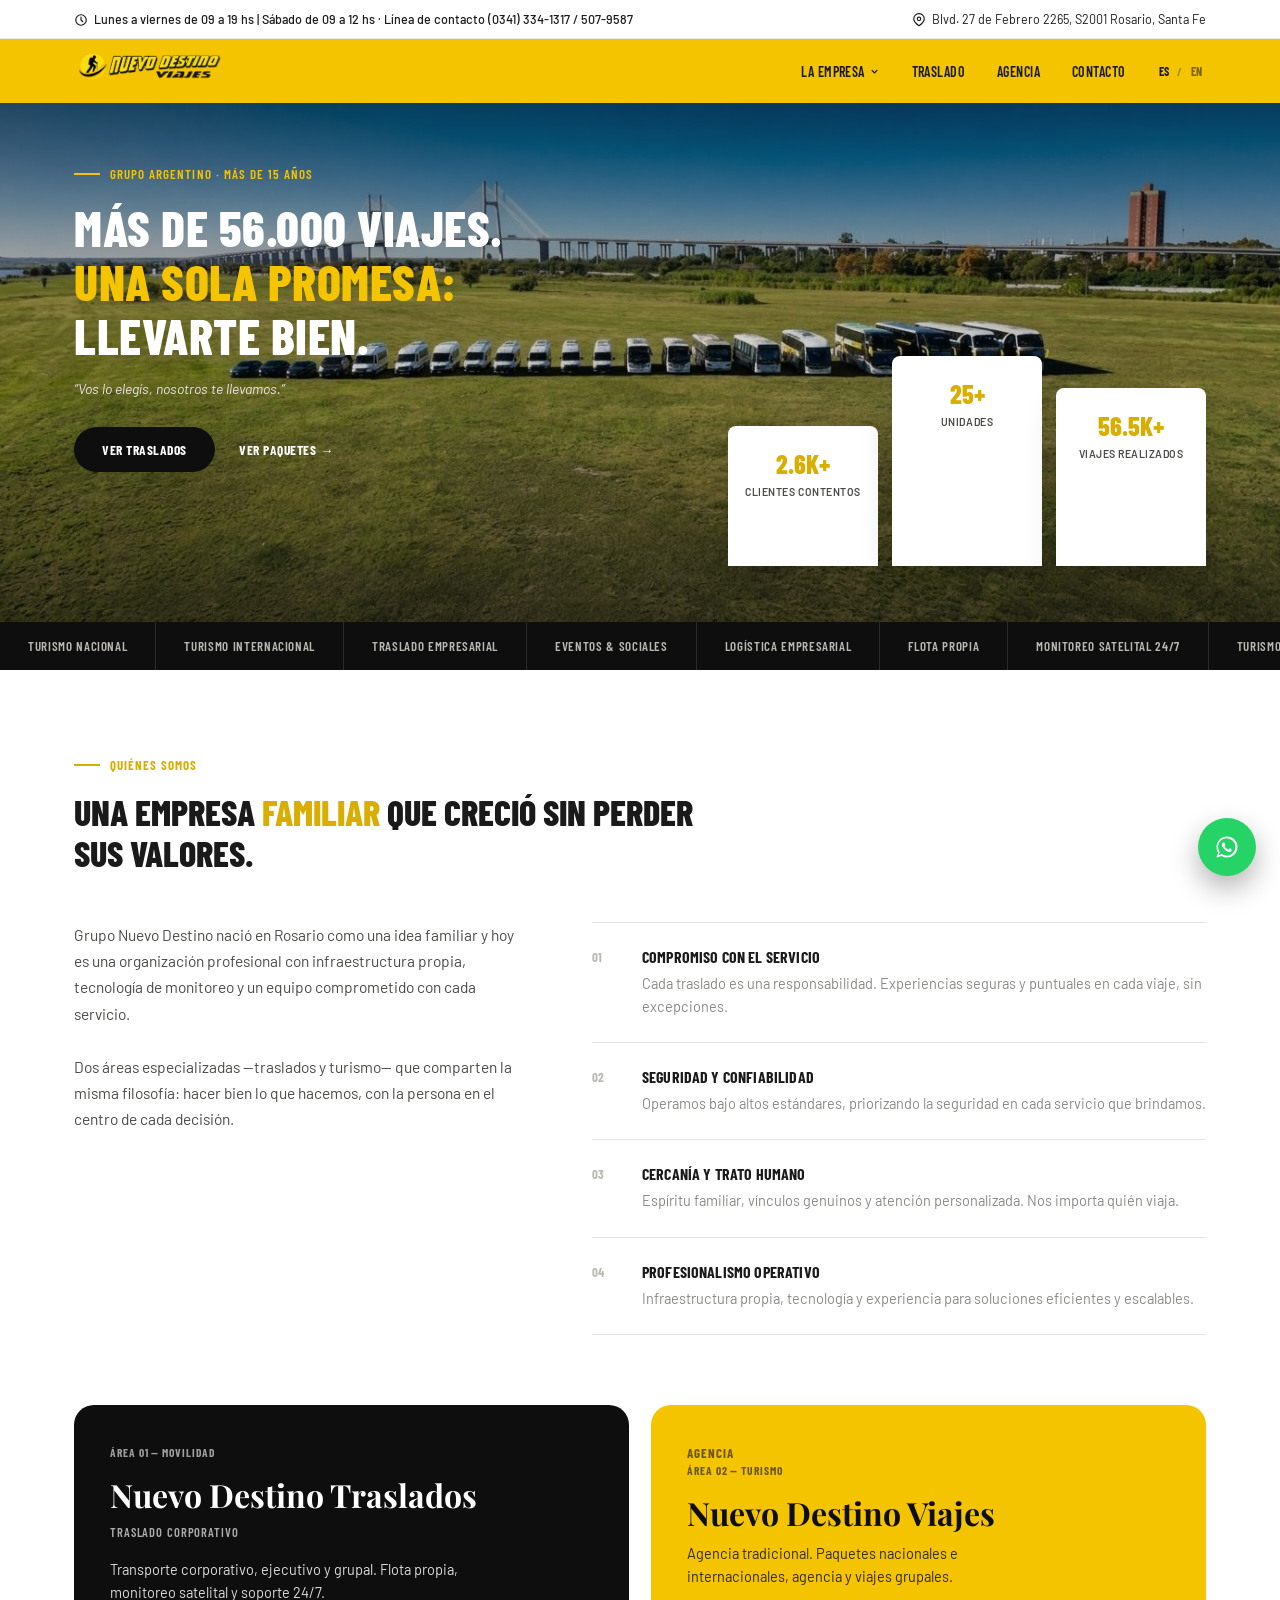
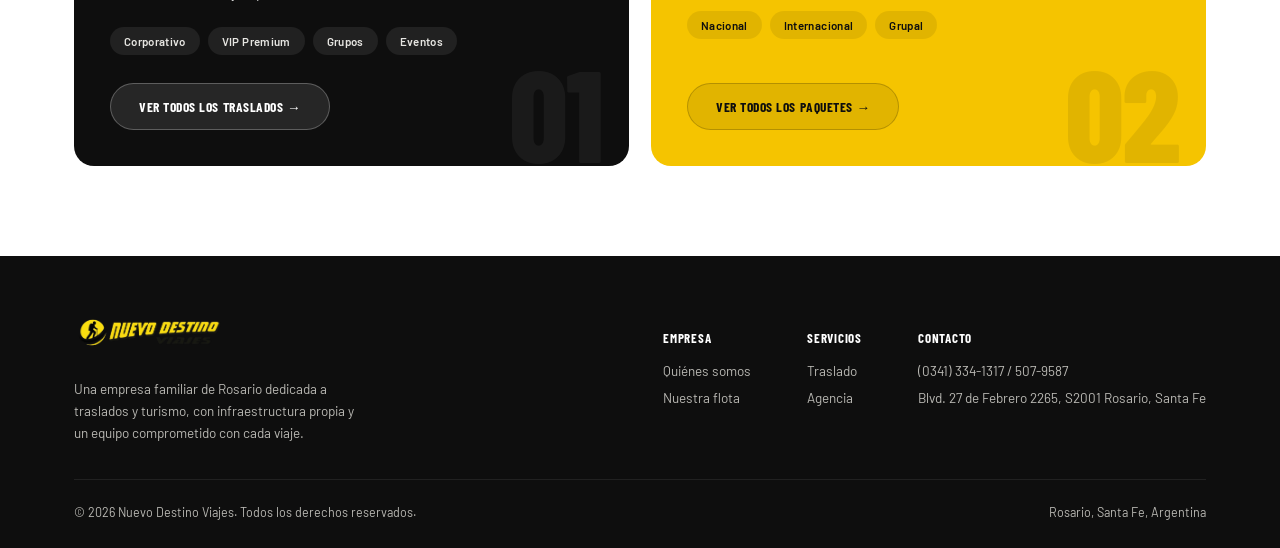
==== commit 4ea970f3: "Add files via upload" ====
--- a/index.html
+++ b/index.html
@@ -52,7 +52,6 @@
         <ul class="dropdown">
           <li><a href="#empresa" data-i18n="nav_empresa_quienes">Quiénes somos</a></li>
           <li><a href="#" data-i18n="nav_empresa_flota">Nuestra flota</a></li>
-          <li><a href="#" data-i18n="nav_empresa_trabaja">Trabajá con nosotros</a></li>
         </ul>
       </li>
       <li><a href="traslado.html" class="navbar__link" data-i18n="nav_traslado">Traslado</a></li>
@@ -228,7 +227,6 @@
           <ul>
             <li><a href="#empresa" data-i18n="nav_empresa_quienes">Quiénes somos</a></li>
             <li><a href="#" data-i18n="nav_empresa_flota">Nuestra flota</a></li>
-            <li><a href="#" data-i18n="nav_empresa_trabaja">Trabajá con nosotros</a></li>
           </ul>
         </div>
 
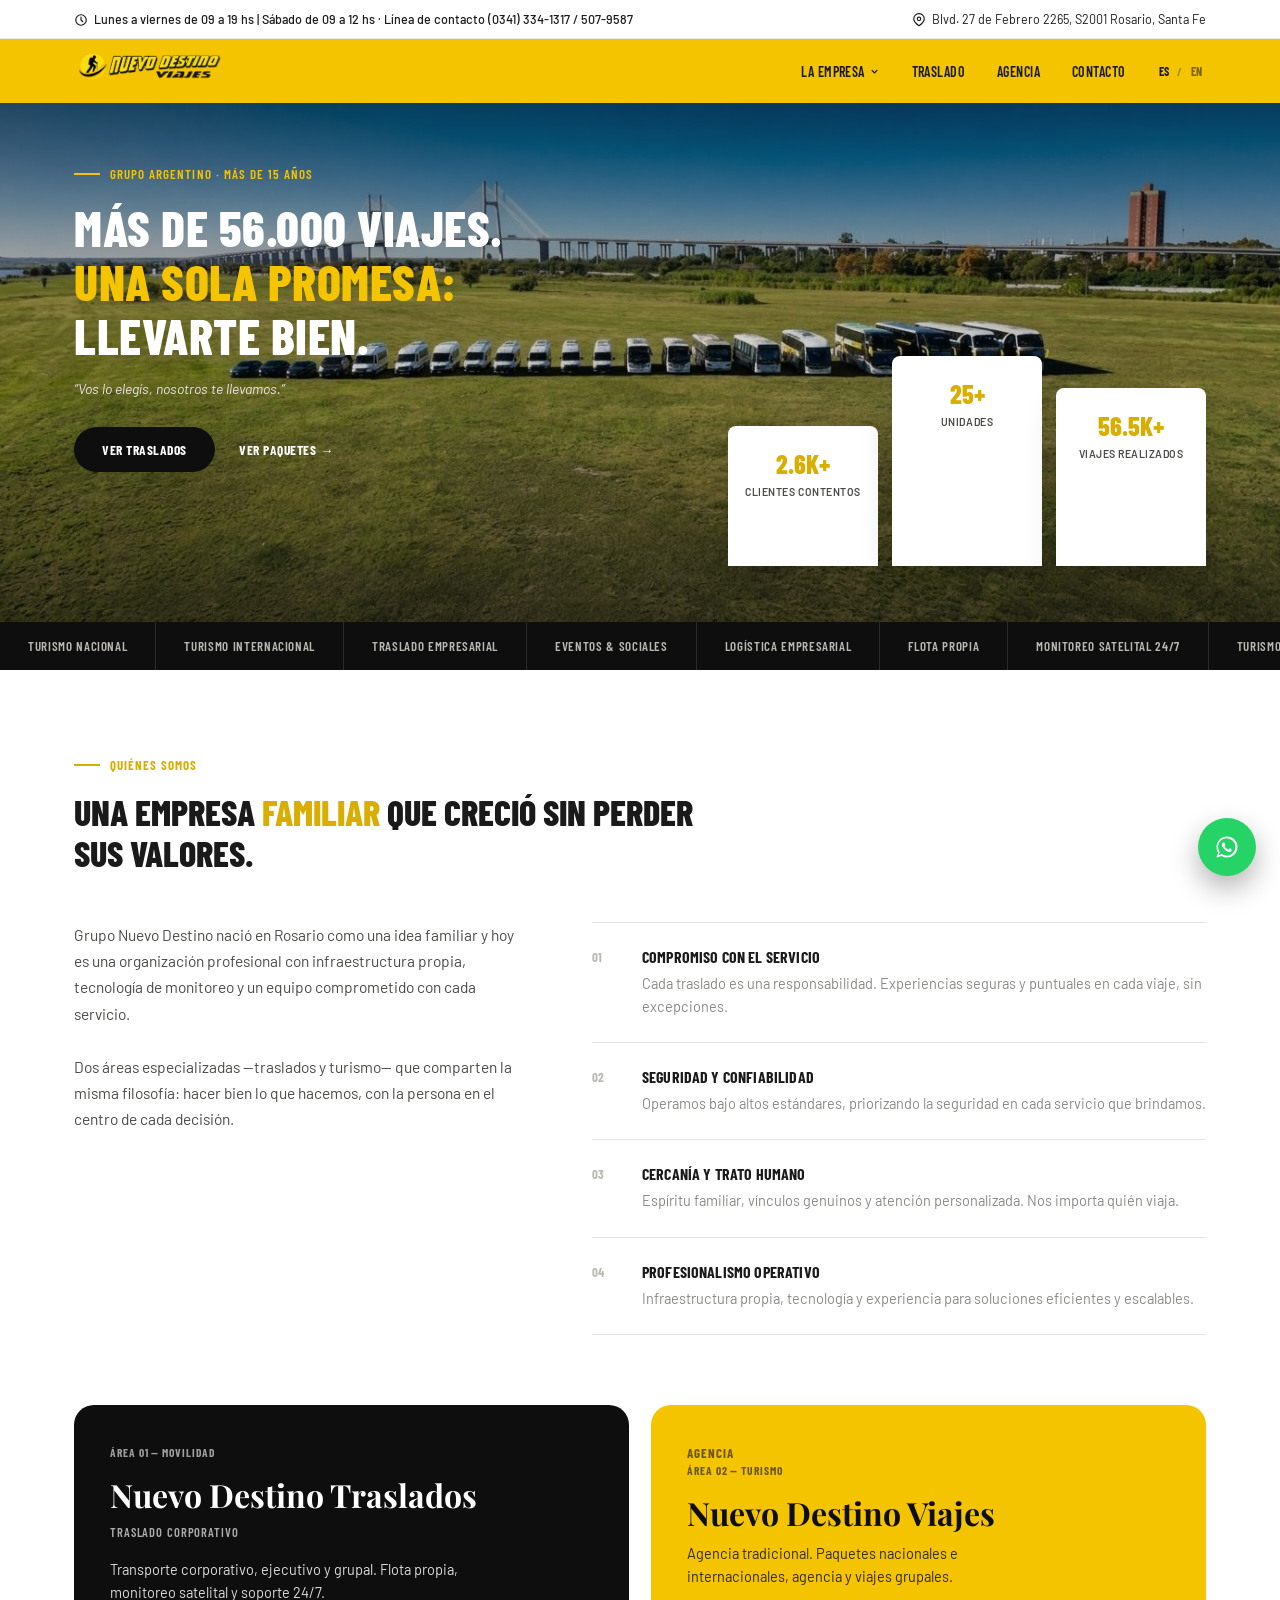
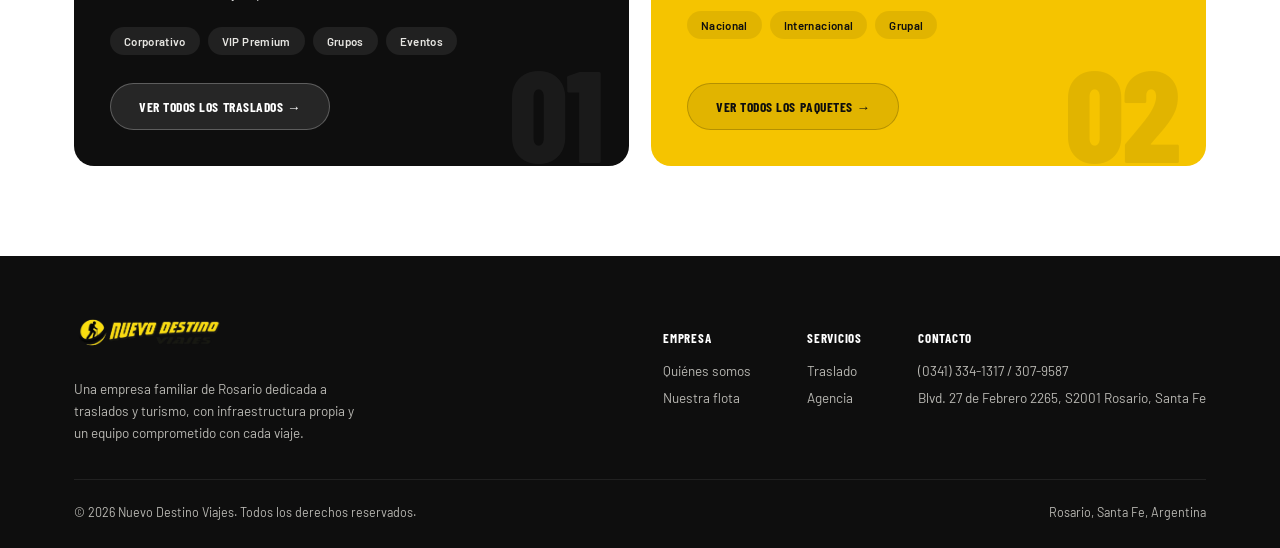
==== commit 363a5c5b: "Update contact phone number in footer" ====
--- a/index.html
+++ b/index.html
@@ -241,7 +241,7 @@
         <div class="footer__col">
           <h4 data-i18n="footer_col3_title">Contacto</h4>
           <ul>
-            <li>(0341) 334-1317 / 507-9587</li>
+            <li>(0341) 334-1317 / 307-9587</li>
             <li data-i18n="topbar_address">Blvd. 27 de Febrero 2265, S2001 Rosario, Santa Fe</li>
           </ul>
         </div>
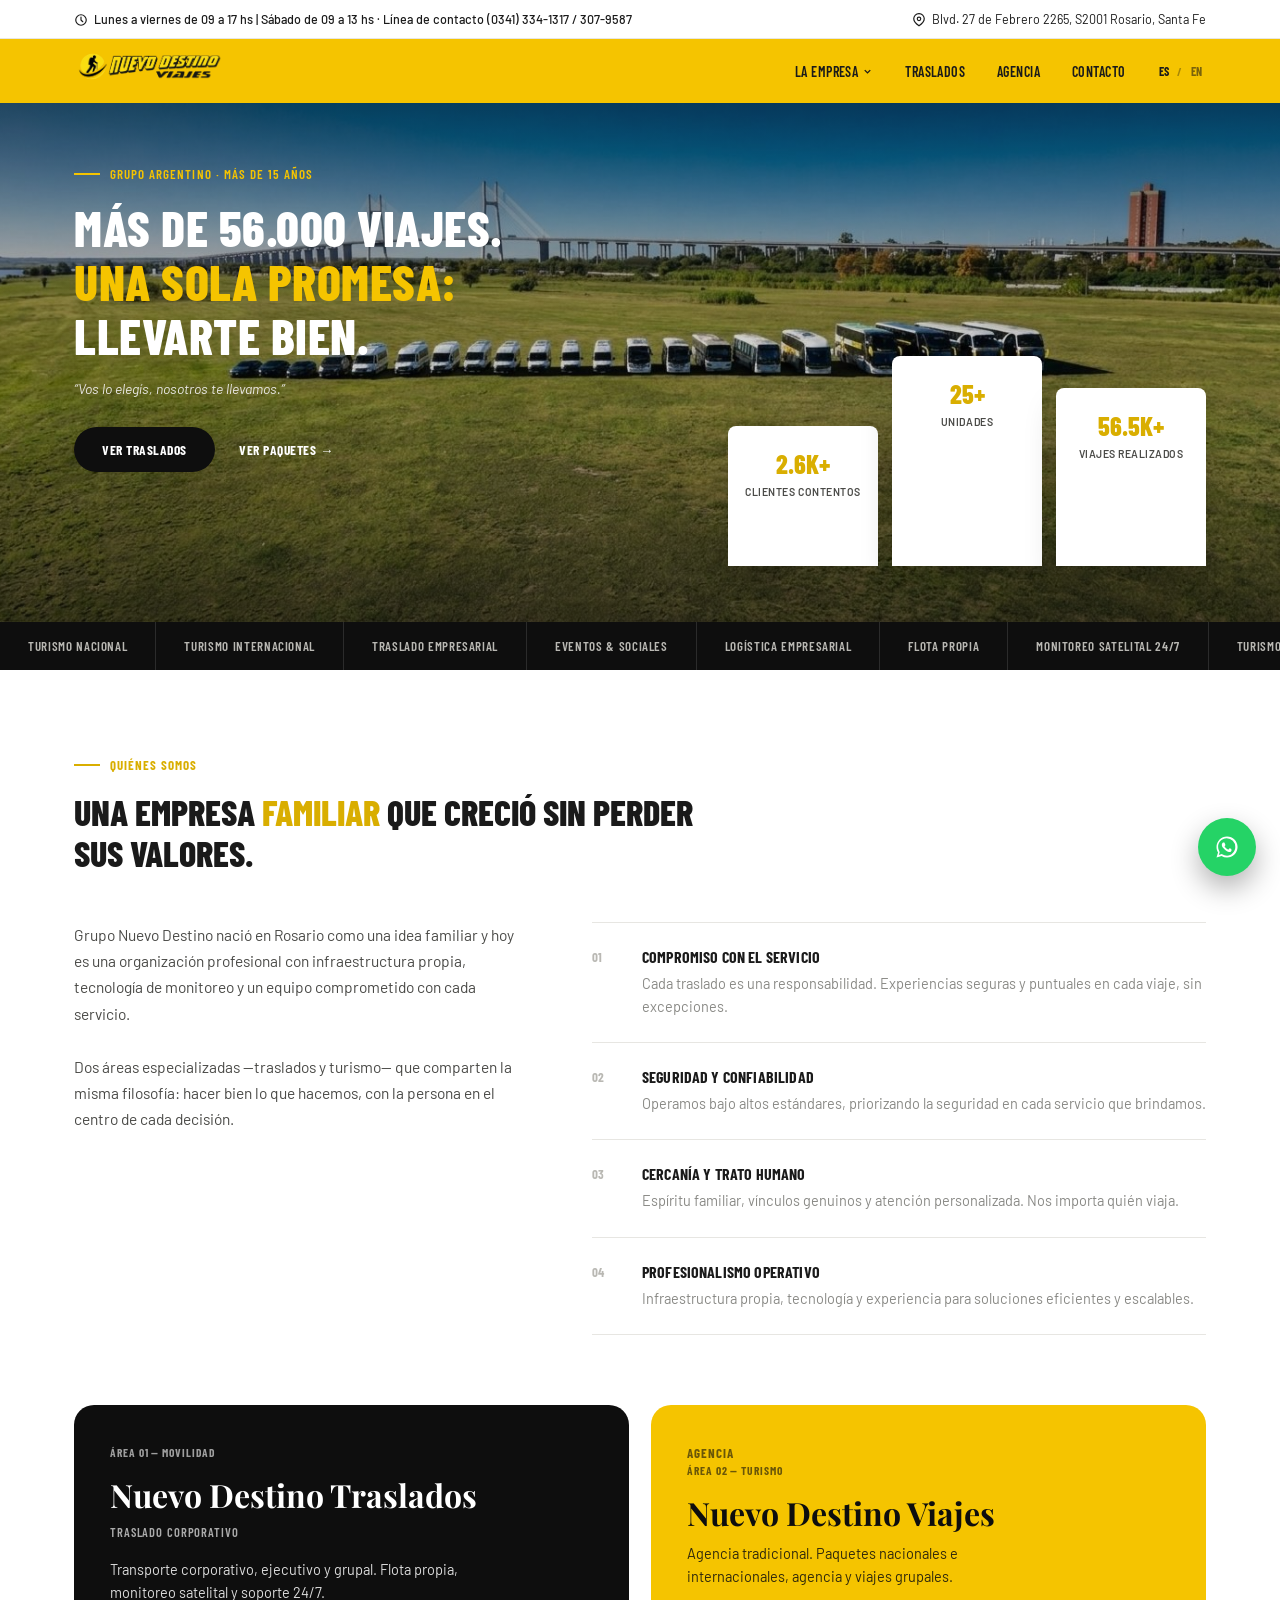
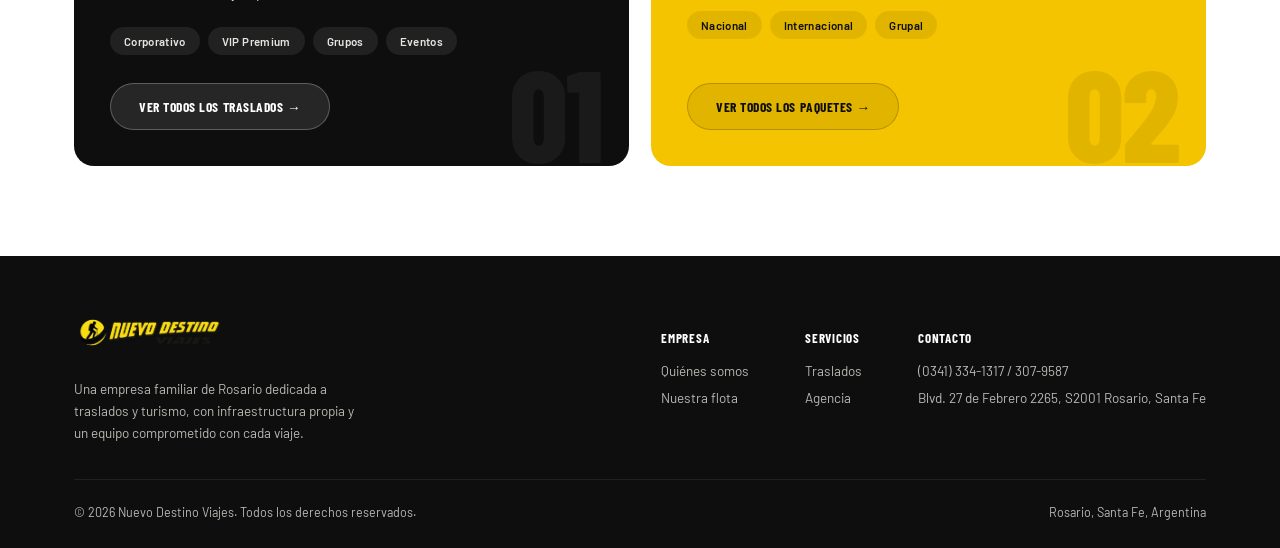
==== commit 37839ee4: "Update index.html" ====
--- a/index.html
+++ b/index.html
@@ -20,7 +20,7 @@
   <div class="container topbar__inner">
     <div class="topbar__item topbar__schedule">
       <svg width="14" height="14" viewBox="0 0 24 24" fill="none" stroke="currentColor" stroke-width="2" stroke-linecap="round" stroke-linejoin="round"><circle cx="12" cy="12" r="9"></circle><path d="M12 7v5l3 3"></path></svg>
-      <span data-i18n="topbar_schedule">Lunes a viernes de 09 a 19 hs | Sábado de 09 a 12 hs · Línea de contacto (0341) 334-1317 / 507-9587</span>
+      <span data-i18n="topbar_schedule">Lunes a viernes de 09 a 17 hs | Sábado de 09 a 13 hs · Línea de contacto (0341) 334-1317 / 507-9587</span>
     </div>
 
     <div class="topbar__right">
@@ -51,10 +51,10 @@
         </a>
         <ul class="dropdown">
           <li><a href="#empresa" data-i18n="nav_empresa_quienes">Quiénes somos</a></li>
-          <li><a href="#" data-i18n="nav_empresa_flota">Nuestra flota</a></li>
+           <li><a href="traslado.html#flota-vehiculos" data-i18n="nav_empresa_flota">Nuestra flota</a></li>
         </ul>
       </li>
-      <li><a href="traslado.html" class="navbar__link" data-i18n="nav_traslado">Traslado</a></li>
+      <li><a href="traslado.html" class="navbar__link" data-i18n="nav_traslado">Traslados</a></li>
       <li><a href="agencia.html" class="navbar__link" data-i18n="nav_agencia">Agencia</a></li>
       <li><a href="#contacto" class="navbar__link" data-i18n="nav_contacto">Contacto</a></li>
     </ul>
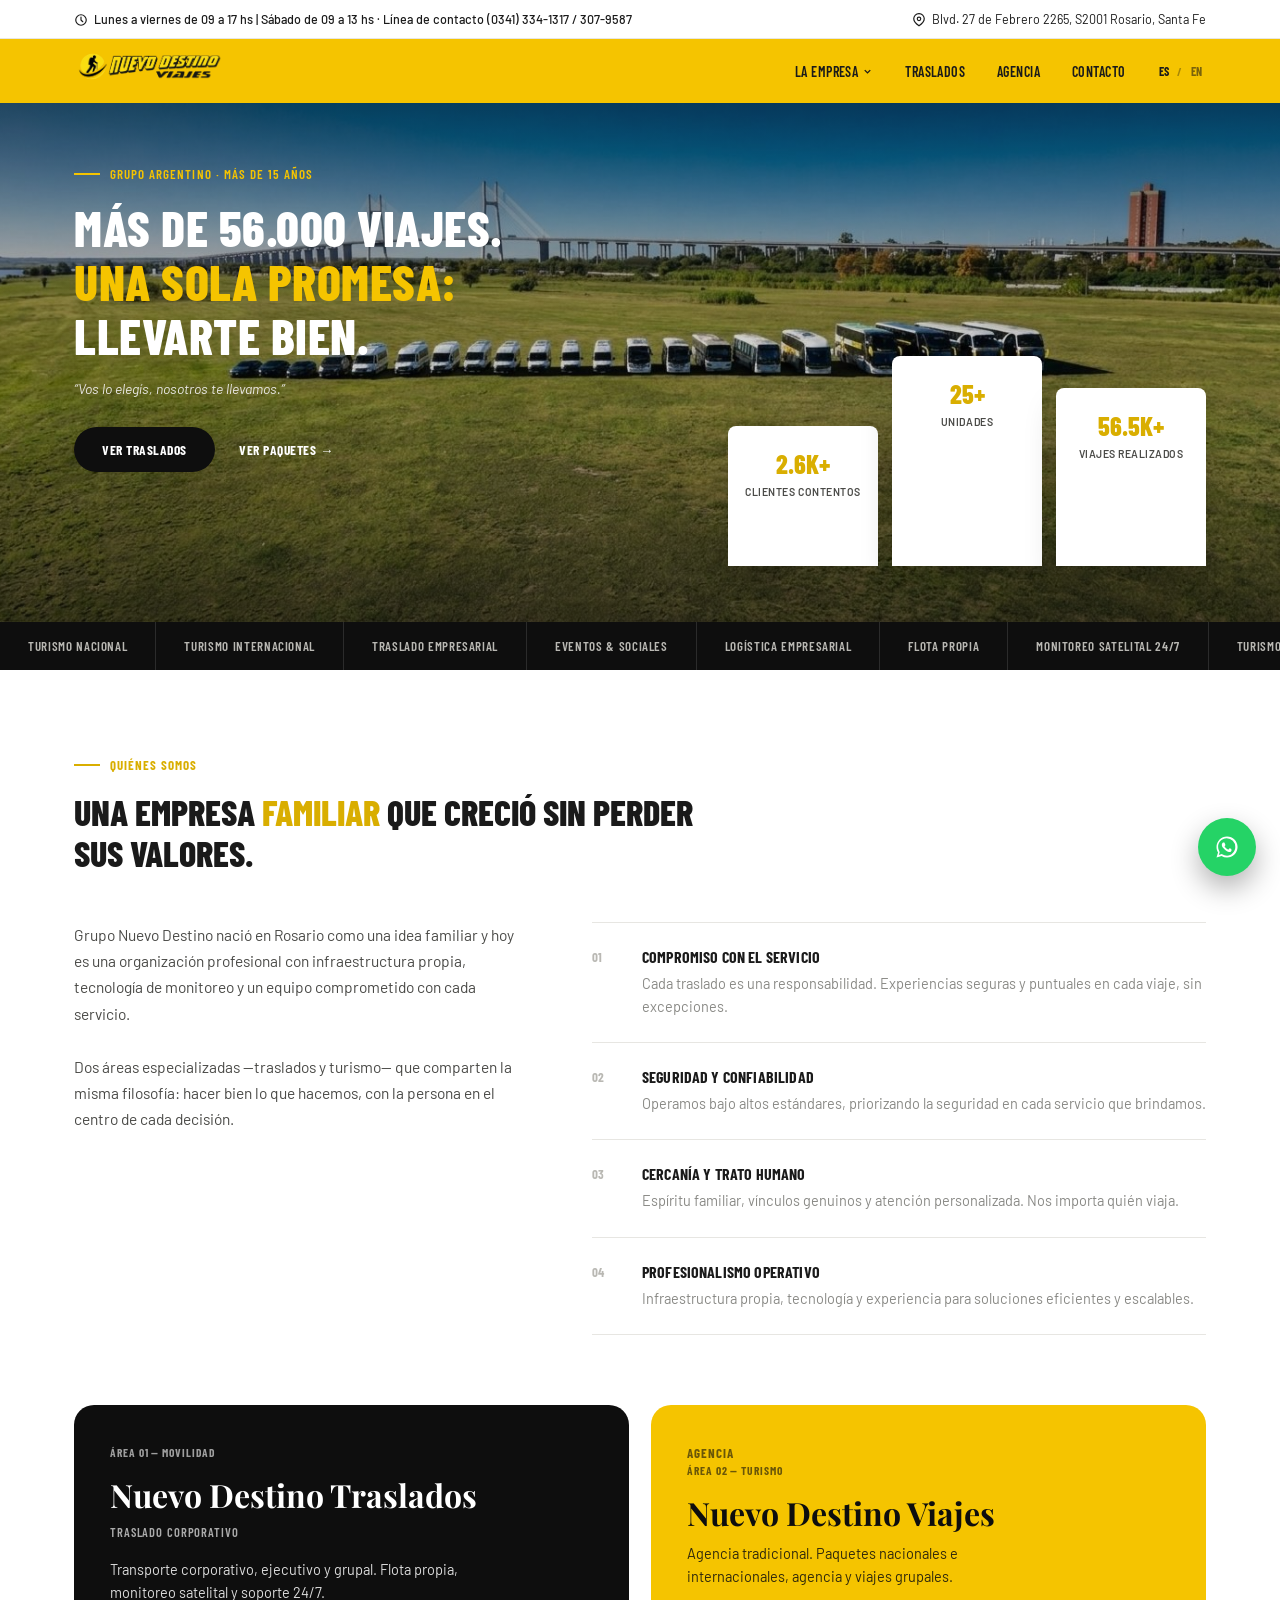
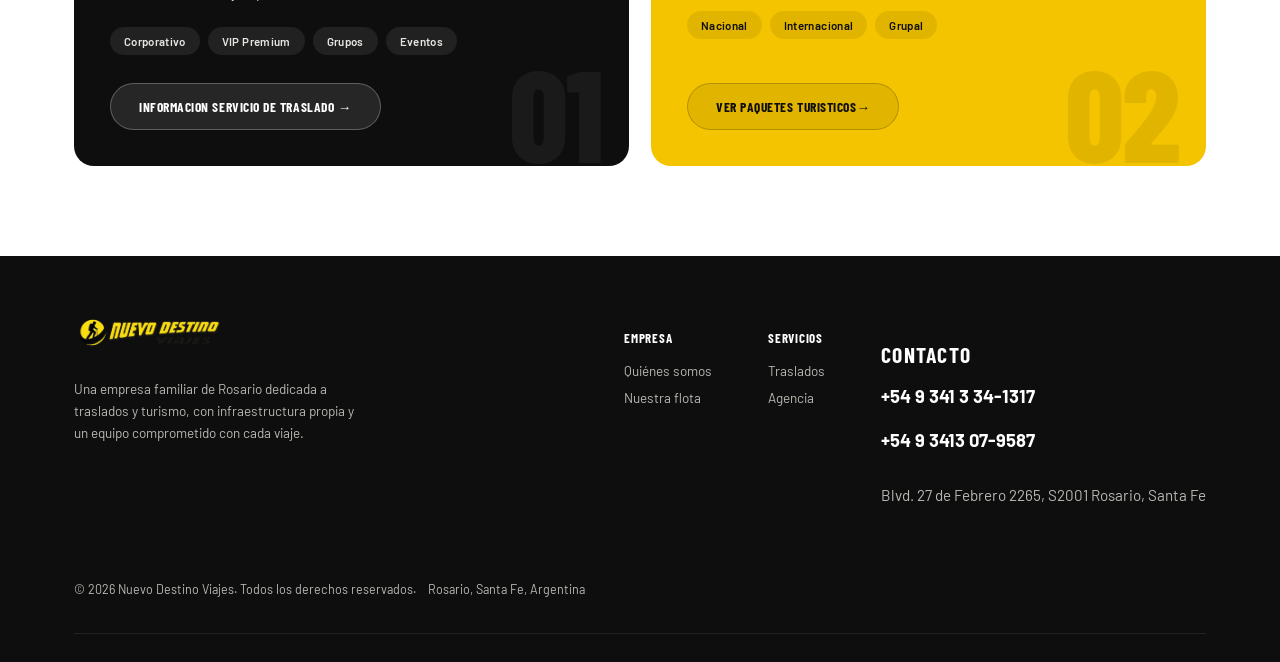
==== commit 31805567: "Revise footer for contact information and layout Updated the footer section to include clickable pho" ====
--- a/index.html
+++ b/index.html
@@ -238,14 +238,27 @@
           </ul>
         </div>
 
-        <div class="footer__col">
-          <h4 data-i18n="footer_col3_title">Contacto</h4>
-          <ul>
-            <li>(0341) 334-1317 / 307-9587</li>
-            <li data-i18n="topbar_address">Blvd. 27 de Febrero 2265, S2001 Rosario, Santa Fe</li>
-          </ul>
-        </div>
-      </div>
+       <div class="footer__col footer__col--contacto">
+  <h4 data-i18n="footer_col3_title">Contacto</h4>
+
+  <ul class="footer__contact-list">
+    <li>
+      <a href="tel:+5493413341317" class="footer__phone">
+        +54 9 341 3 34-1317
+      </a>
+    </li>
+
+    <li>
+      <a href="tel:+5493413079587" class="footer__phone">
+        +54 9 3413 07-9587
+      </a>
+    </li>
+
+    <li data-i18n="topbar_address">
+      Blvd. 27 de Febrero 2265, S2001 Rosario, Santa Fe
+    </li>
+  </ul>
+</div>
     </div>
 
     <div class="footer__bottom">
--- a/css/main.css
+++ b/css/main.css
@@ -885,3 +885,33 @@
   .footer__cols { gap: 32px; }
   .about__list li { gap: 14px; }
 }
+/* ================= FOOTER CONTACTO ================= */
+
+.footer__col--contacto h4{
+    font-size:1.35rem;
+    margin-bottom:18px;
+}
+
+.footer__contact-list{
+    display:flex;
+    flex-direction:column;
+    gap:12px;
+}
+
+.footer__phone{
+    font-size:1.15rem;
+    font-weight:700;
+    color:#fff;
+    text-decoration:none;
+    transition:.25s;
+}
+
+.footer__phone:hover{
+    color:var(--color-yellow);
+}
+
+.footer__contact-list li:last-child{
+    margin-top:10px;
+    font-size:.95rem;
+    line-height:1.6;
+}
